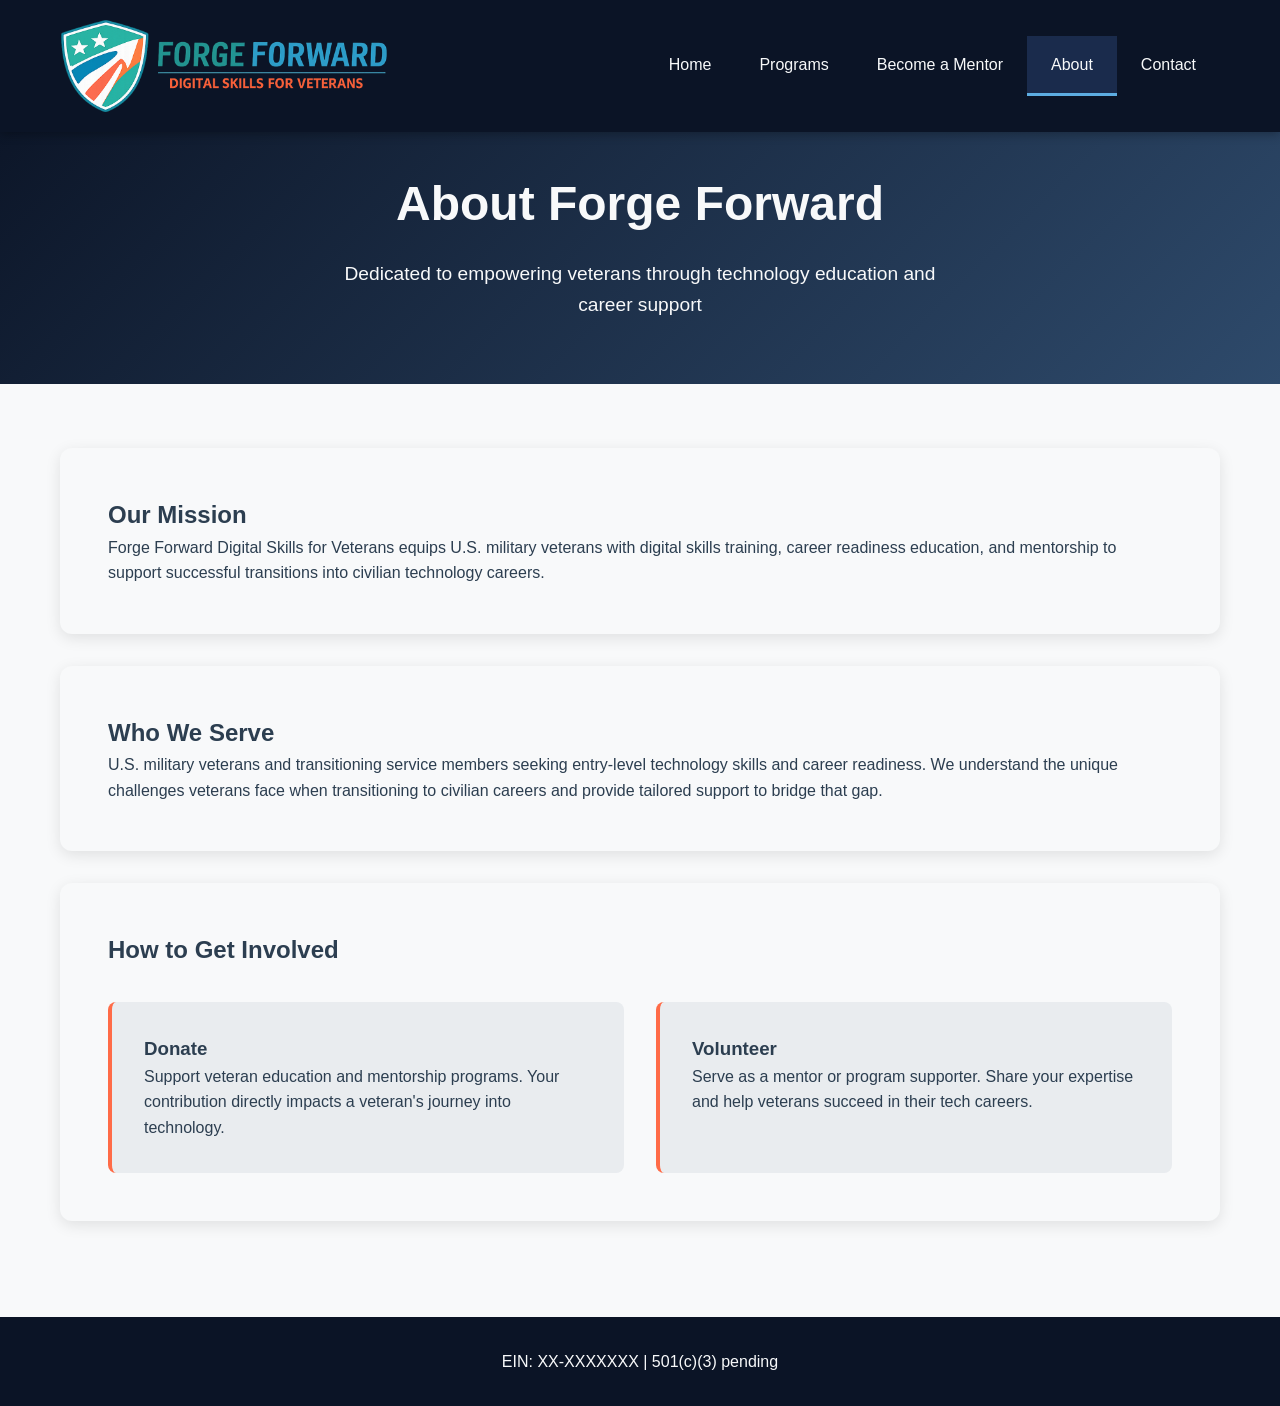
==== about.html @ 1c345eb1 "Initial Forge Forward for Vets website" ====
<!doctype html>
<html lang="en">
<head>
<meta charset="utf-8">
<title>About - Forge Forward Digital Skills for Veterans</title>
<meta name="viewport" content="width=device-width, initial-scale=1">
<link rel="stylesheet" href="assets/css/styles.css">
</head>
<body>

<main>
<section class="page-header">
<div class="container">
<h1>About Forge Forward</h1>
<p>Dedicated to empowering veterans through technology education and career support</p>
</div>
</section>

<section class="about-content">
<div class="container">
<div class="about-section">
<h2>Our Mission</h2>
<p>Forge Forward Digital Skills for Veterans equips U.S. military veterans with digital skills training, career readiness education, and mentorship to support successful transitions into civilian technology careers.</p>
</div>

<div class="about-section">
<h2>Who We Serve</h2>
<p>U.S. military veterans and transitioning service members seeking entry-level technology skills and career readiness. We understand the unique challenges veterans face when transitioning to civilian careers and provide tailored support to bridge that gap.</p>
</div>

<div class="about-section">
<h2>How to Get Involved</h2>
<div class="involvement-options">
<div class="involvement-card">
<h3>Donate</h3>
<p>Support veteran education and mentorship programs. Your contribution directly impacts a veteran's journey into technology.</p>
</div>
<div class="involvement-card">
<h3>Volunteer</h3>
<p>Serve as a mentor or program supporter. Share your expertise and help veterans succeed in their tech careers.</p>
</div>
</div>
</div>
</div>
</section>
</main>

<script src="assets/js/main.js"></script>
</body>
</html>
---- assets/css/styles.css ----
:root {
    /* Ocean Abyss Color Palette */
    --deep-ocean: #0B1426;
    --midnight-blue: #1A2B4C;
    --steel-blue: #2E4A6B;
    --ocean-teal: #3A7A7A;
    --seafoam: #5DADE2;
    --coral-accent: #FF6B47;
    --pearl-white: #F8F9FA;
    --silver-gray: #E9ECEF;
    --charcoal: #2C3E50;
    --success-green: #27AE60;
    --warning-amber: #F39C12;
}

* {
    margin: 0;
    padding: 0;
    box-sizing: border-box;
}

body {
    font-family: 'Segoe UI', Tahoma, Geneva, Verdana, sans-serif;
    line-height: 1.6;
    color: var(--charcoal);
    background: var(--pearl-white);
}

.container {
    max-width: 1200px;
    margin: 0 auto;
    padding: 0 20px;
}

/* Header & Navigation */
header {
    background: var(--deep-ocean);
    position: fixed;
    top: 0;
    width: 100%;
    z-index: 1000;
    box-shadow: 0 2px 10px rgba(0, 0, 0, 0.3);
}

header .container {
    display: flex;
    justify-content: space-between;
    align-items: center;
    padding: 1rem 20px;
}

.logo-title {
    display: flex;
    align-items: center;
    gap: 1rem;
}

.logo {
    height: 100px;
    width: auto;
}

header h1 {
    color: var(--pearl-white);
    font-size: 1.5rem;
    font-weight: 700;
    margin: 0;
}

.main-nav {
    display: flex;
    gap: 0;
}

.nav-link {
    color: var(--pearl-white);
    text-decoration: none;
    padding: 1rem 1.5rem;
    font-weight: 500;
    transition: all 0.3s ease;
    border-bottom: 3px solid transparent;
}

.nav-link:hover,
.nav-link.active {
    background: var(--midnight-blue);
    border-bottom-color: var(--seafoam);
}

.mobile-menu-toggle {
    display: none;
    flex-direction: column;
    background: none;
    border: none;
    cursor: pointer;
    padding: 0.5rem;
}

.mobile-menu-toggle span {
    width: 25px;
    height: 3px;
    background: var(--pearl-white);
    margin: 3px 0;
    transition: 0.3s;
}

/* Hero Section */
.hero {
    background: linear-gradient(135deg, var(--deep-ocean) 0%, var(--midnight-blue) 50%, var(--steel-blue) 100%);
    color: var(--pearl-white);
    padding: 8rem 0 6rem;
    margin-top: 70px;
    text-align: center;
}

.hero-content h1 {
    font-size: 3rem;
    margin-bottom: 1.5rem;
    font-weight: 700;
}

.hero-content p {
    font-size: 1.3rem;
    margin-bottom: 2.5rem;
    max-width: 800px;
    margin-left: auto;
    margin-right: auto;
}

.hero-buttons {
    display: flex;
    gap: 1.5rem;
    justify-content: center;
    flex-wrap: wrap;
}

/* Buttons */
.btn {
    display: inline-block;
    padding: 1rem 2rem;
    text-decoration: none;
    border-radius: 8px;
    font-weight: 600;
    font-size: 1.1rem;
    transition: all 0.3s ease;
    text-align: center;
    min-width: 180px;
}

.btn-primary {
    background: var(--coral-accent);
    color: var(--pearl-white);
}

.btn-primary:hover {
    background: var(--steel-blue);
    transform: translateY(-2px);
    box-shadow: 0 6px 20px rgba(46, 74, 107, 0.3);
}

.btn-secondary {
    background: transparent;
    color: var(--pearl-white);
    border: 2px solid var(--seafoam);
}

.btn-secondary:hover {
    background: var(--seafoam);
    color: var(--deep-ocean);
}

/* Features Section */
.features {
    padding: 6rem 0;
    background: var(--silver-gray);
}

.features-grid {
    display: grid;
    grid-template-columns: repeat(auto-fit, minmax(300px, 1fr));
    gap: 2rem;
}

.feature-card {
    background: var(--pearl-white);
    padding: 2.5rem;
    border-radius: 12px;
    text-align: center;
    box-shadow: 0 4px 15px rgba(0, 0, 0, 0.1);
    border-left: 4px solid var(--ocean-teal);
}

.feature-card h3 {
    color: var(--deep-ocean);
    font-size: 1.5rem;
    margin-bottom: 1rem;
}

.feature-card p {
    color: var(--charcoal);
    font-size: 1.1rem;
}

/* CTA Section */
.cta {
    background: var(--ocean-teal);
    color: var(--pearl-white);
    padding: 4rem 0;
    text-align: center;
}

.cta h2 {
    font-size: 2.5rem;
    margin-bottom: 1rem;
}

.cta p {
    font-size: 1.2rem;
    margin-bottom: 2rem;
}

/* Page Header */
.page-header {
    background: linear-gradient(135deg, var(--deep-ocean) 0%, var(--steel-blue) 100%);
    color: var(--pearl-white);
    padding: 6rem 0 4rem;
    margin-top: 70px;
    text-align: center;
}

.page-header h1 {
    font-size: 3rem;
    margin-bottom: 1rem;
}

.page-header p {
    font-size: 1.2rem;
    max-width: 600px;
    margin: 0 auto;
}

/* Content Sections */
.programs-content,
.about-content,
.contact-content,
.mentor-form-section {
    padding: 4rem 0;
}

.program-card,
.about-section {
    background: var(--pearl-white);
    padding: 3rem;
    border-radius: 12px;
    margin-bottom: 2rem;
    box-shadow: 0 4px 15px rgba(0, 0, 0, 0.1);
}

.program-list {
    display: grid;
    gap: 1.5rem;
}

.program-item {
    padding: 1.5rem;
    background: var(--silver-gray);
    border-radius: 8px;
    border-left: 4px solid var(--ocean-teal);
}

.program-item h3 {
    color: var(--deep-ocean);
    margin-bottom: 0.5rem;
}

.program-benefits {
    padding: 4rem 0;
    background: var(--silver-gray);
}

.benefits-grid {
    display: grid;
    grid-template-columns: repeat(auto-fit, minmax(250px, 1fr));
    gap: 2rem;
}

.benefit-item {
    background: var(--pearl-white);
    padding: 2rem;
    border-radius: 8px;
    text-align: center;
}

.involvement-options {
    display: grid;
    grid-template-columns: repeat(auto-fit, minmax(300px, 1fr));
    gap: 2rem;
    margin-top: 2rem;
}

.involvement-card {
    background: var(--silver-gray);
    padding: 2rem;
    border-radius: 8px;
    border-left: 4px solid var(--coral-accent);
}

/* Forms */
.mentor-form,
.contact-form {
    max-width: 600px;
    margin: 0 auto;
    background: var(--pearl-white);
    padding: 3rem;
    border-radius: 12px;
    box-shadow: 0 4px 15px rgba(0, 0, 0, 0.1);
}

.form-row {
    display: grid;
    grid-template-columns: 1fr 1fr;
    gap: 1rem;
    margin-bottom: 1.5rem;
}

.form-group {
    margin-bottom: 1.5rem;
}

.form-group label {
    display: block;
    font-weight: 600;
    color: var(--deep-ocean);
    margin-bottom: 0.5rem;
}

input,
textarea,
select {
    width: 100%;
    padding: 1rem;
    border: 2px solid var(--silver-gray);
    border-radius: 8px;
    font-size: 1rem;
    transition: all 0.3s ease;
    margin-bottom: 1.5rem;
}

input:focus,
textarea:focus,
select:focus {
    outline: none;
    border-color: var(--ocean-teal);
    box-shadow: 0 0 0 3px rgba(58, 122, 122, 0.2);
}

.checkbox-group {
    display: grid;
    grid-template-columns: repeat(auto-fit, minmax(200px, 1fr));
    gap: 0.75rem;
    padding: 1rem;
    background: var(--silver-gray);
    border-radius: 8px;
}

.checkbox-group label {
    display: flex;
    align-items: center;
    gap: 0.5rem;
    font-weight: 500;
    cursor: pointer;
}

.checkbox-label {
    display: flex;
    align-items: flex-start;
    gap: 0.75rem;
    font-weight: 500;
    cursor: pointer;
    padding: 1rem;
    background: var(--silver-gray);
    border-radius: 8px;
}

input[type="checkbox"] {
    width: auto;
    margin: 0;
    accent-color: var(--ocean-teal);
}

button {
    background: var(--ocean-teal);
    color: var(--pearl-white);
    border: none;
    padding: 1.2rem 2rem;
    border-radius: 8px;
    font-size: 1.1rem;
    font-weight: 600;
    cursor: pointer;
    transition: all 0.3s ease;
    width: 100%;
}

button:hover {
    background: var(--steel-blue);
    transform: translateY(-2px);
    box-shadow: 0 6px 20px rgba(46, 74, 107, 0.3);
}

/* Footer */
footer {
    background: var(--deep-ocean);
    color: var(--pearl-white);
    padding: 2rem 0;
    text-align: center;
}

/* Scroll to top button */
.scroll-to-top {
    position: fixed;
    bottom: 30px;
    right: 30px;
    background: var(--coral-accent);
    color: var(--pearl-white);
    border: none;
    border-radius: 50%;
    width: 56px;
    height: 56px;
    font-size: 1.4rem;
    cursor: pointer;
    opacity: 0;
    visibility: hidden;
    transition: all 0.3s ease;
    z-index: 1000;
}

.scroll-to-top.visible {
    opacity: 1;
    visibility: visible;
}

.scroll-to-top:hover {
    background: var(--steel-blue);
    transform: translateY(-3px);
}

/* Responsive Design */
@media (max-width: 768px) {
    .main-nav {
        display: none;
    }

    .mobile-menu-toggle {
        display: flex;
    }

    .hero-content h1 {
        font-size: 2.2rem;
    }

    .hero-buttons {
        flex-direction: column;
        align-items: center;
    }

    .form-row {
        grid-template-columns: 1fr;
    }

    .checkbox-group {
        grid-template-columns: 1fr;
    }

    .page-header h1 {
        font-size: 2.2rem;
    }

    .mentor-form,
    .contact-form {
        padding: 2rem;
    }
}

@media (prefers-reduced-motion: reduce) {
    * {
        animation-duration: 0.01ms !important;
        animation-iteration-count: 1 !important;
        transition-duration: 0.01ms !important;
    }
}
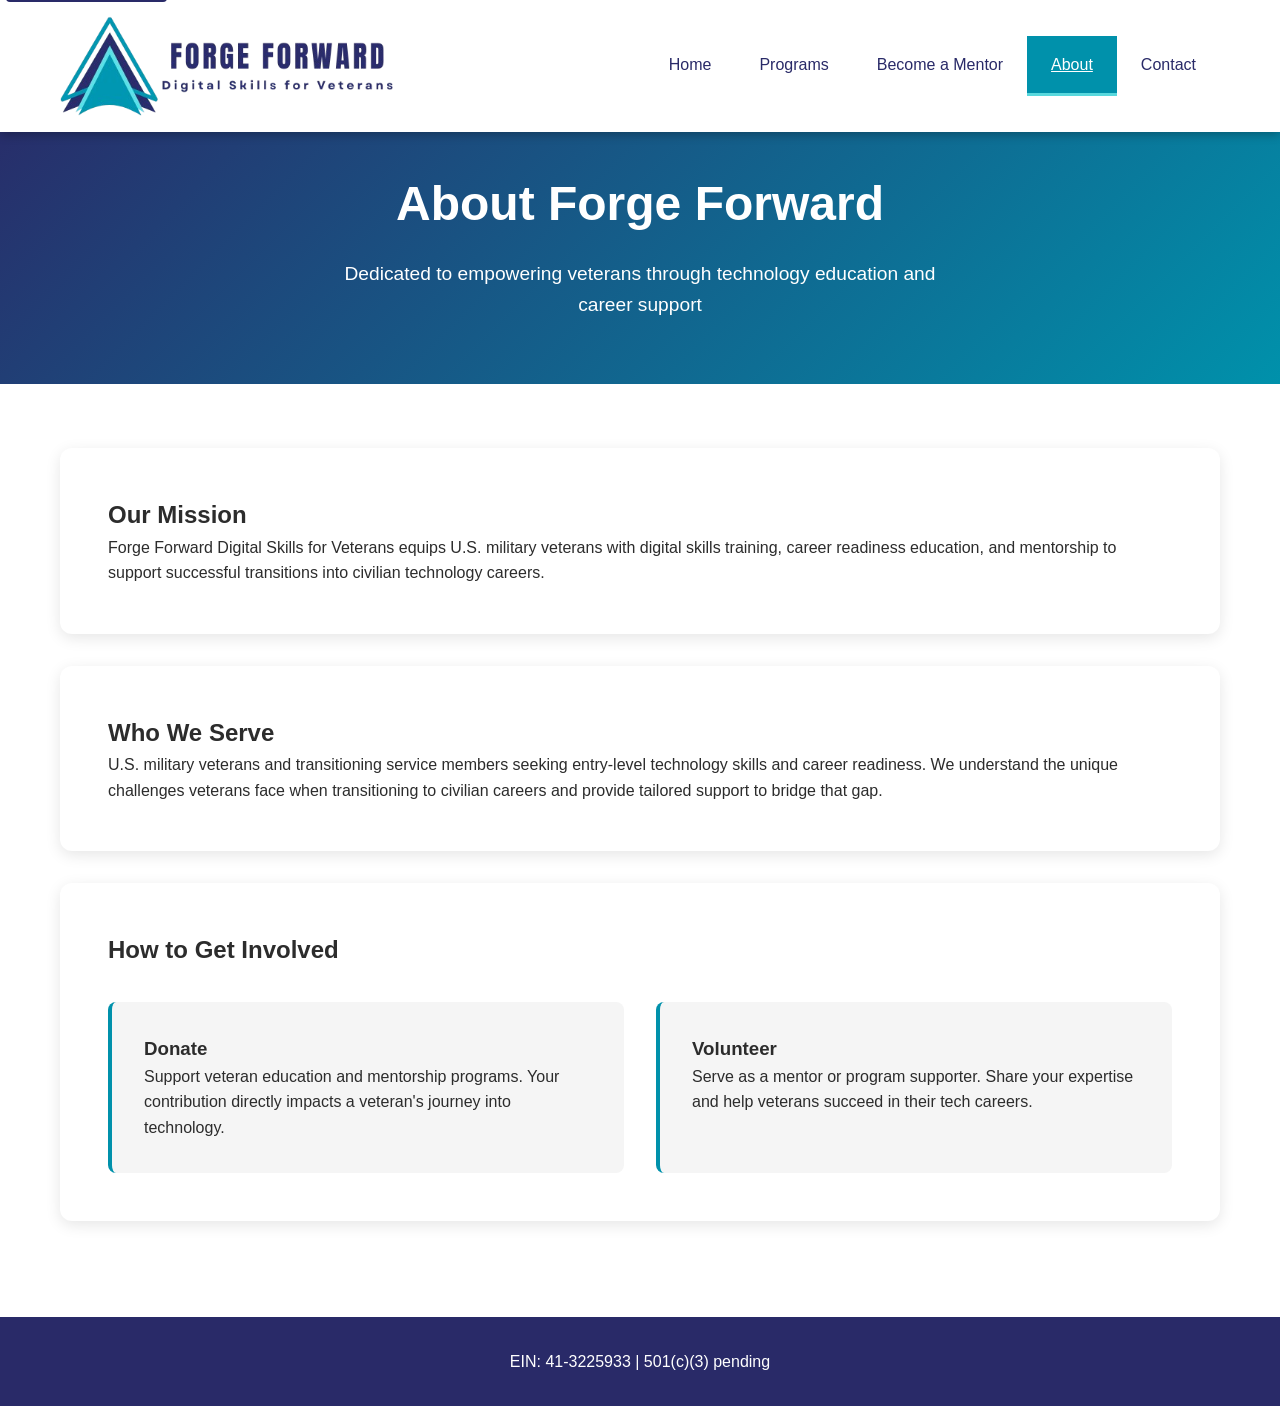
==== commit 8bce680e: "update the site color and logo" ====
--- a/about.html
+++ b/about.html
@@ -4,6 +4,7 @@
 <meta charset="utf-8">
 <title>About - Forge Forward Digital Skills for Veterans</title>
 <meta name="viewport" content="width=device-width, initial-scale=1">
+<link rel="icon" type="image/png" href="assets/img/favicon.png">
 <link rel="stylesheet" href="assets/css/styles.css">
 </head>
 <body>
--- a/assets/css/styles.css
+++ b/assets/css/styles.css
@@ -1,16 +1,15 @@
 :root {
-    /* Ocean Abyss Color Palette */
-    --deep-ocean: #0B1426;
-    --midnight-blue: #1A2B4C;
-    --steel-blue: #2E4A6B;
-    --ocean-teal: #3A7A7A;
-    --seafoam: #5DADE2;
-    --coral-accent: #FF6B47;
-    --pearl-white: #F8F9FA;
-    --silver-gray: #E9ECEF;
-    --charcoal: #2C3E50;
-    --success-green: #27AE60;
-    --warning-amber: #F39C12;
+    /* Forge Forward Logo Color Palette - WCAG AA Compliant */
+    --primary-blue: #0091AB;
+    --light-blue: #58D8DD;
+    --dark-navy: #292A68;
+    --white: #FFFFFF;
+    --light-gray: #F5F5F5;
+    --dark-gray: #333333;
+    --charcoal: #2C2C2C; /* Darker for better contrast */
+    --success-green: #228B22;
+    --warning-orange: #FF6347;
+    --focus-outline: #005A6B; /* High contrast focus color */
 }
 
 * {
@@ -23,7 +22,39 @@
     font-family: 'Segoe UI', Tahoma, Geneva, Verdana, sans-serif;
     line-height: 1.6;
     color: var(--charcoal);
-    background: var(--pearl-white);
+    background: var(--white);
+}
+
+/* Skip to main content for screen readers */
+.skip-link {
+    position: absolute;
+    top: -40px;
+    left: 6px;
+    background: var(--dark-navy);
+    color: var(--white);
+    padding: 8px;
+    text-decoration: none;
+    border-radius: 4px;
+    z-index: 10000;
+}
+
+.skip-link:focus {
+    top: 6px;
+}
+
+/* Focus styles for accessibility */
+*:focus {
+    outline: 3px solid var(--focus-outline);
+    outline-offset: 2px;
+}
+
+button:focus,
+input:focus,
+select:focus,
+textarea:focus,
+a:focus {
+    outline: 3px solid var(--focus-outline);
+    outline-offset: 2px;
 }
 
 .container {
@@ -34,7 +65,7 @@
 
 /* Header & Navigation */
 header {
-    background: var(--deep-ocean);
+    background: var(--white);
     position: fixed;
     top: 0;
     width: 100%;
@@ -61,7 +92,7 @@
 }
 
 header h1 {
-    color: var(--pearl-white);
+    color: var(--dark-navy);
     font-size: 1.5rem;
     font-weight: 700;
     margin: 0;
@@ -73,18 +104,30 @@
 }
 
 .nav-link {
-    color: var(--pearl-white);
+    color: var(--dark-navy);
     text-decoration: none;
     padding: 1rem 1.5rem;
     font-weight: 500;
     transition: all 0.3s ease;
     border-bottom: 3px solid transparent;
+    min-height: 44px;
+    display: flex;
+    align-items: center;
 }
 
 .nav-link:hover,
 .nav-link.active {
-    background: var(--midnight-blue);
-    border-bottom-color: var(--seafoam);
+    background: var(--primary-blue);
+    border-bottom-color: var(--light-blue);
+    text-decoration: underline;
+    color: var(--white);
+}
+
+.nav-link:focus {
+    background: var(--primary-blue);
+    outline: 3px solid var(--focus-outline);
+    outline-offset: -3px;
+    color: var(--white);
 }
 
 .mobile-menu-toggle {
@@ -93,21 +136,29 @@
     background: none;
     border: none;
     cursor: pointer;
-    padding: 0.5rem;
+    padding: 0.75rem;
+    min-width: 44px;
+    min-height: 44px;
+    justify-content: center;
+}
+
+.mobile-menu-toggle:focus {
+    outline: 3px solid var(--white);
+    outline-offset: 2px;
 }
 
 .mobile-menu-toggle span {
     width: 25px;
     height: 3px;
-    background: var(--pearl-white);
+    background: var(--dark-navy);
     margin: 3px 0;
     transition: 0.3s;
 }
 
 /* Hero Section */
 .hero {
-    background: linear-gradient(135deg, var(--deep-ocean) 0%, var(--midnight-blue) 50%, var(--steel-blue) 100%);
-    color: var(--pearl-white);
+    background: linear-gradient(135deg, var(--dark-navy) 0%, var(--primary-blue) 50%, var(--light-blue) 100%);
+    color: var(--white);
     padding: 8rem 0 6rem;
     margin-top: 70px;
     text-align: center;
@@ -148,31 +199,31 @@
 }
 
 .btn-primary {
-    background: var(--coral-accent);
-    color: var(--pearl-white);
+    background: var(--primary-blue);
+    color: var(--white);
 }
 
 .btn-primary:hover {
-    background: var(--steel-blue);
+    background: var(--dark-navy);
     transform: translateY(-2px);
-    box-shadow: 0 6px 20px rgba(46, 74, 107, 0.3);
+    box-shadow: 0 6px 20px rgba(41, 42, 104, 0.3);
 }
 
 .btn-secondary {
     background: transparent;
-    color: var(--pearl-white);
-    border: 2px solid var(--seafoam);
+    color: var(--white);
+    border: 2px solid var(--light-blue);
 }
 
 .btn-secondary:hover {
-    background: var(--seafoam);
-    color: var(--deep-ocean);
+    background: var(--light-blue);
+    color: var(--dark-navy);
 }
 
 /* Features Section */
 .features {
     padding: 6rem 0;
-    background: var(--silver-gray);
+    background: var(--light-gray);
 }
 
 .features-grid {
@@ -182,16 +233,16 @@
 }
 
 .feature-card {
-    background: var(--pearl-white);
+    background: var(--white);
     padding: 2.5rem;
     border-radius: 12px;
     text-align: center;
     box-shadow: 0 4px 15px rgba(0, 0, 0, 0.1);
-    border-left: 4px solid var(--ocean-teal);
+    border-left: 4px solid var(--primary-blue);
 }
 
 .feature-card h3 {
-    color: var(--deep-ocean);
+    color: var(--dark-navy);
     font-size: 1.5rem;
     margin-bottom: 1rem;
 }
@@ -203,8 +254,8 @@
 
 /* CTA Section */
 .cta {
-    background: var(--ocean-teal);
-    color: var(--pearl-white);
+    background: var(--primary-blue);
+    color: var(--white);
     padding: 4rem 0;
     text-align: center;
 }
@@ -221,8 +272,8 @@
 
 /* Page Header */
 .page-header {
-    background: linear-gradient(135deg, var(--deep-ocean) 0%, var(--steel-blue) 100%);
-    color: var(--pearl-white);
+    background: linear-gradient(135deg, var(--dark-navy) 0%, var(--primary-blue) 100%);
+    color: var(--white);
     padding: 6rem 0 4rem;
     margin-top: 70px;
     text-align: center;
@@ -249,7 +300,7 @@
 
 .program-card,
 .about-section {
-    background: var(--pearl-white);
+    background: var(--white);
     padding: 3rem;
     border-radius: 12px;
     margin-bottom: 2rem;
@@ -263,19 +314,19 @@
 
 .program-item {
     padding: 1.5rem;
-    background: var(--silver-gray);
-    border-radius: 8px;
-    border-left: 4px solid var(--ocean-teal);
+    background: var(--light-gray);
+    border-radius: 8px;
+    border-left: 4px solid var(--primary-blue);
 }
 
 .program-item h3 {
-    color: var(--deep-ocean);
+    color: var(--dark-navy);
     margin-bottom: 0.5rem;
 }
 
 .program-benefits {
     padding: 4rem 0;
-    background: var(--silver-gray);
+    background: var(--light-gray);
 }
 
 .benefits-grid {
@@ -285,7 +336,7 @@
 }
 
 .benefit-item {
-    background: var(--pearl-white);
+    background: var(--white);
     padding: 2rem;
     border-radius: 8px;
     text-align: center;
@@ -299,10 +350,10 @@
 }
 
 .involvement-card {
-    background: var(--silver-gray);
+    background: var(--light-gray);
     padding: 2rem;
     border-radius: 8px;
-    border-left: 4px solid var(--coral-accent);
+    border-left: 4px solid var(--primary-blue);
 }
 
 /* Forms */
@@ -310,7 +361,7 @@
 .contact-form {
     max-width: 600px;
     margin: 0 auto;
-    background: var(--pearl-white);
+    background: var(--white);
     padding: 3rem;
     border-radius: 12px;
     box-shadow: 0 4px 15px rgba(0, 0, 0, 0.1);
@@ -330,7 +381,7 @@
 .form-group label {
     display: block;
     font-weight: 600;
-    color: var(--deep-ocean);
+    color: var(--dark-navy);
     margin-bottom: 0.5rem;
 }
 
@@ -339,19 +390,20 @@
 select {
     width: 100%;
     padding: 1rem;
-    border: 2px solid var(--silver-gray);
+    border: 2px solid var(--light-gray);
     border-radius: 8px;
     font-size: 1rem;
     transition: all 0.3s ease;
     margin-bottom: 1.5rem;
+    min-height: 44px;
 }
 
 input:focus,
 textarea:focus,
 select:focus {
-    outline: none;
-    border-color: var(--ocean-teal);
-    box-shadow: 0 0 0 3px rgba(58, 122, 122, 0.2);
+    outline: 3px solid var(--focus-outline);
+    outline-offset: 2px;
+    border-color: var(--primary-blue);
 }
 
 .checkbox-group {
@@ -359,7 +411,7 @@
     grid-template-columns: repeat(auto-fit, minmax(200px, 1fr));
     gap: 0.75rem;
     padding: 1rem;
-    background: var(--silver-gray);
+    background: var(--light-gray);
     border-radius: 8px;
 }
 
@@ -369,6 +421,7 @@
     gap: 0.5rem;
     font-weight: 500;
     cursor: pointer;
+    min-height: 44px;
 }
 
 .checkbox-label {
@@ -378,19 +431,21 @@
     font-weight: 500;
     cursor: pointer;
     padding: 1rem;
-    background: var(--silver-gray);
-    border-radius: 8px;
+    background: var(--light-gray);
+    border-radius: 8px;
+    min-height: 44px;
 }
 
 input[type="checkbox"] {
-    width: auto;
+    width: 18px;
+    height: 18px;
     margin: 0;
-    accent-color: var(--ocean-teal);
+    accent-color: var(--primary-blue);
 }
 
 button {
-    background: var(--ocean-teal);
-    color: var(--pearl-white);
+    background: var(--primary-blue);
+    color: var(--white);
     border: none;
     padding: 1.2rem 2rem;
     border-radius: 8px;
@@ -399,18 +454,24 @@
     cursor: pointer;
     transition: all 0.3s ease;
     width: 100%;
+    min-height: 48px;
 }
 
 button:hover {
-    background: var(--steel-blue);
+    background: var(--dark-navy);
     transform: translateY(-2px);
-    box-shadow: 0 6px 20px rgba(46, 74, 107, 0.3);
+    box-shadow: 0 6px 20px rgba(41, 42, 104, 0.3);
+}
+
+button:focus {
+    outline: 3px solid var(--focus-outline);
+    outline-offset: 2px;
 }
 
 /* Footer */
 footer {
-    background: var(--deep-ocean);
-    color: var(--pearl-white);
+    background: var(--dark-navy);
+    color: var(--white);
     padding: 2rem 0;
     text-align: center;
 }
@@ -420,8 +481,8 @@
     position: fixed;
     bottom: 30px;
     right: 30px;
-    background: var(--coral-accent);
-    color: var(--pearl-white);
+    background: var(--primary-blue);
+    color: var(--white);
     border: none;
     border-radius: 50%;
     width: 56px;
@@ -432,6 +493,9 @@
     visibility: hidden;
     transition: all 0.3s ease;
     z-index: 1000;
+    display: flex;
+    align-items: center;
+    justify-content: center;
 }
 
 .scroll-to-top.visible {
@@ -440,8 +504,13 @@
 }
 
 .scroll-to-top:hover {
-    background: var(--steel-blue);
+    background: var(--dark-navy);
     transform: translateY(-3px);
+}
+
+.scroll-to-top:focus {
+    outline: 3px solid var(--focus-outline);
+    outline-offset: 2px;
 }
 
 /* Responsive Design */
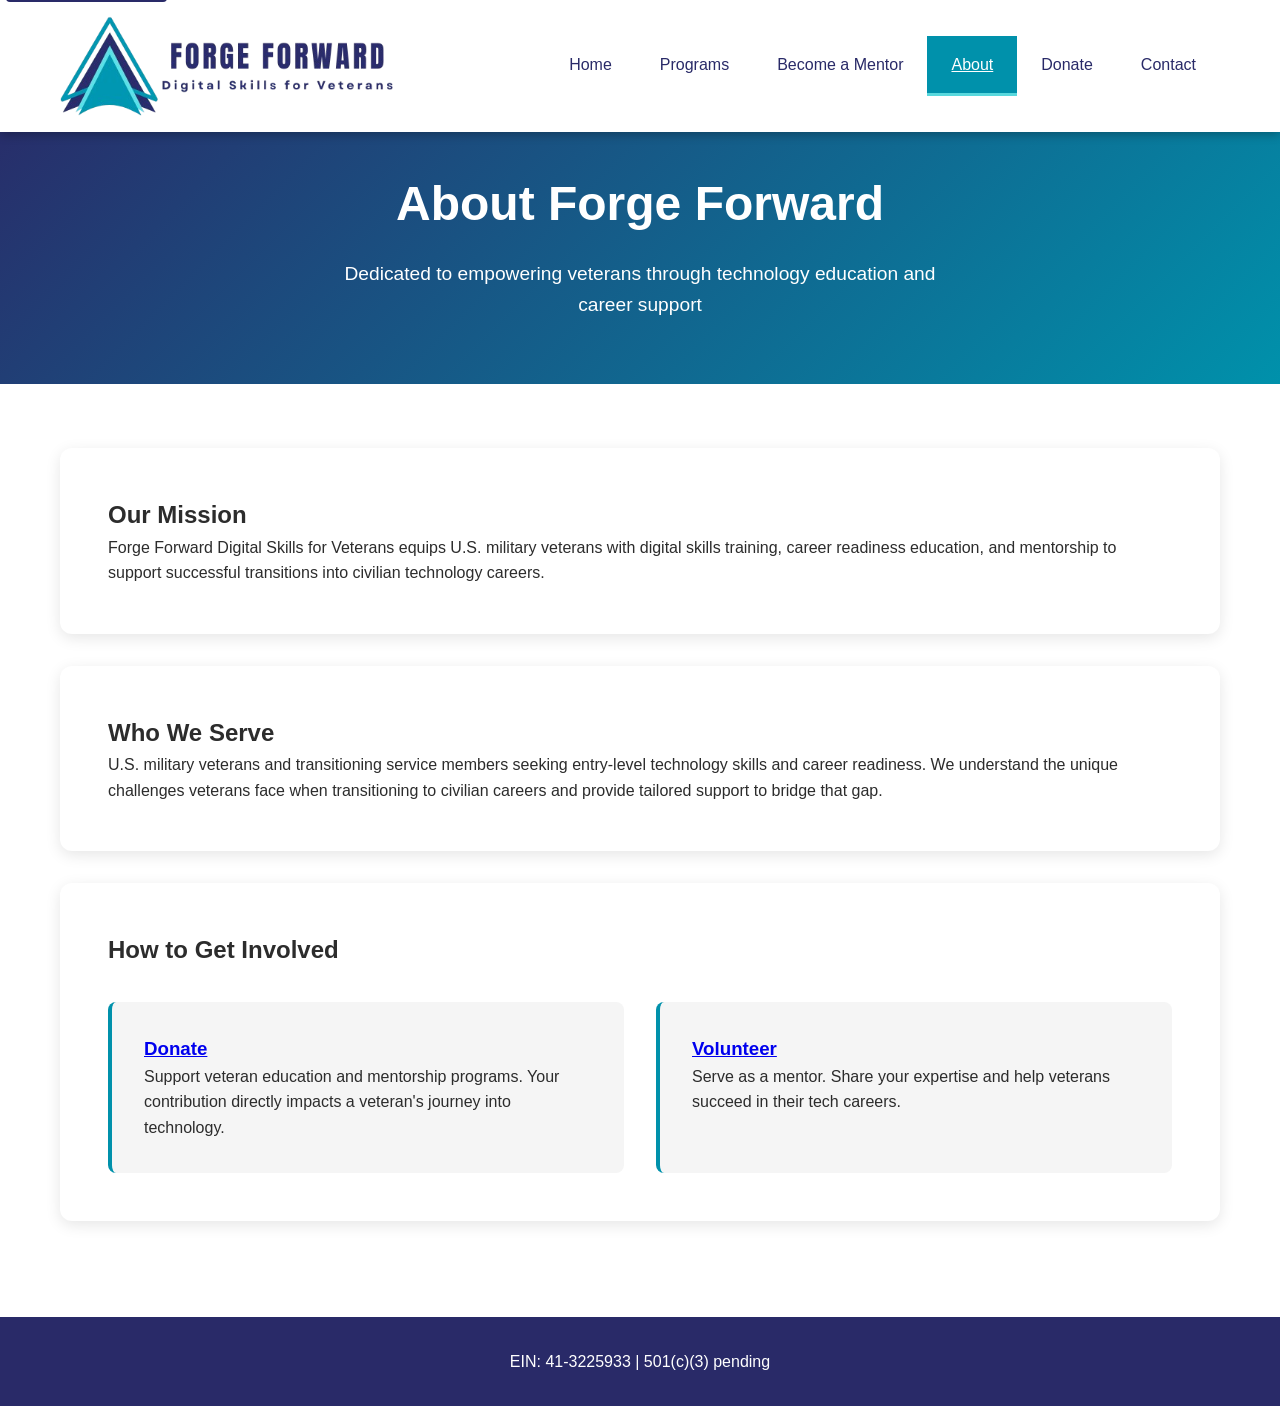
==== commit a5c10583: "add meet the team page add donate page" ====
--- a/about.html
+++ b/about.html
@@ -1,49 +1,57 @@
 <!doctype html>
 <html lang="en">
 <head>
-<meta charset="utf-8">
-<title>About - Forge Forward Digital Skills for Veterans</title>
-<meta name="viewport" content="width=device-width, initial-scale=1">
-<link rel="icon" type="image/png" href="assets/img/favicon.png">
-<link rel="stylesheet" href="assets/css/styles.css">
+    <meta charset="utf-8">
+    <title>About - Forge Forward Digital Skills for Veterans</title>
+    <meta name="viewport" content="width=device-width, initial-scale=1">
+    <link rel="icon" type="image/png" href="assets/img/favicon.png">
+    <link rel="stylesheet" href="assets/css/styles.css">
 </head>
 <body>
 
 <main>
-<section class="page-header">
-<div class="container">
-<h1>About Forge Forward</h1>
-<p>Dedicated to empowering veterans through technology education and career support</p>
-</div>
-</section>
+    <section class="page-header">
+        <div class="container">
+            <h1>About Forge Forward</h1>
+            <p>Dedicated to empowering veterans through technology education and career support</p>
+        </div>
+    </section>
 
-<section class="about-content">
-<div class="container">
-<div class="about-section">
-<h2>Our Mission</h2>
-<p>Forge Forward Digital Skills for Veterans equips U.S. military veterans with digital skills training, career readiness education, and mentorship to support successful transitions into civilian technology careers.</p>
-</div>
+    <section class="about-content">
+        <div class="container">
+            <div class="about-section">
+                <h2>Our Mission</h2>
+                <p>Forge Forward Digital Skills for Veterans equips U.S. military veterans with digital skills training,
+                    career readiness education, and mentorship to support successful transitions into civilian
+                    technology careers.</p>
+            </div>
 
-<div class="about-section">
-<h2>Who We Serve</h2>
-<p>U.S. military veterans and transitioning service members seeking entry-level technology skills and career readiness. We understand the unique challenges veterans face when transitioning to civilian careers and provide tailored support to bridge that gap.</p>
-</div>
+            <div class="about-section">
+                <h2>Who We Serve</h2>
+                <p>U.S. military veterans and transitioning service members seeking entry-level technology skills and
+                    career readiness. We understand the unique challenges veterans face when transitioning to civilian
+                    careers and provide tailored support to bridge that gap.</p>
+            </div>
 
-<div class="about-section">
-<h2>How to Get Involved</h2>
-<div class="involvement-options">
-<div class="involvement-card">
-<h3>Donate</h3>
-<p>Support veteran education and mentorship programs. Your contribution directly impacts a veteran's journey into technology.</p>
-</div>
-<div class="involvement-card">
-<h3>Volunteer</h3>
-<p>Serve as a mentor or program supporter. Share your expertise and help veterans succeed in their tech careers.</p>
-</div>
-</div>
-</div>
-</div>
-</section>
+            <div class="about-section">
+                <h2>How to Get Involved</h2>
+                <div class="involvement-options">
+                    <div class="involvement-card">
+                        <h3><a href="donate.html">Donate</a></h3>
+                        <p>Support veteran education and mentorship programs.
+                            Your contribution directly impacts a
+                            veteran's journey into technology.</p>
+                    </div>
+                    <div class="involvement-card">
+                        <h3><a href="mentor.html">Volunteer</a></h3>
+                        <p>Serve as a mentor.
+                            Share your expertise and help veterans succeed in
+                            their tech careers.</p>
+                    </div>
+                </div>
+            </div>
+        </div>
+    </section>
 </main>
 
 <script src="assets/js/main.js"></script>
--- a/assets/css/styles.css
+++ b/assets/css/styles.css
@@ -379,7 +379,6 @@
 }
 
 .form-group label {
-    display: block;
     font-weight: 600;
     color: var(--dark-navy);
     margin-bottom: 0.5rem;
@@ -426,7 +425,7 @@
 
 .checkbox-label {
     display: flex;
-    align-items: flex-start;
+    align-items: center;
     gap: 0.75rem;
     font-weight: 500;
     cursor: pointer;
@@ -513,7 +512,183 @@
     outline-offset: 2px;
 }
 
-/* Responsive Design */
+/* Navigation Dropdown */
+.nav-dropdown {
+    position: relative;
+    display: inline-block;
+}
+
+.dropdown-menu {
+    position: absolute;
+    top: 100%;
+    left: 0;
+    background: var(--white);
+    min-width: 180px;
+    box-shadow: 0 4px 15px rgba(0, 0, 0, 0.1);
+    border-radius: 8px;
+    opacity: 0;
+    visibility: hidden;
+    transform: translateY(-10px);
+    transition: all 0.3s ease;
+    z-index: 1001;
+}
+
+.nav-dropdown:hover .dropdown-menu {
+    opacity: 1;
+    visibility: visible;
+    transform: translateY(0);
+}
+
+.dropdown-link {
+    display: block;
+    padding: 1rem 1.5rem;
+    color: var(--dark-navy);
+    text-decoration: none;
+    font-weight: 500;
+    transition: all 0.3s ease;
+    border-radius: 8px;
+}
+
+.dropdown-link:hover {
+    background: var(--primary-blue);
+    color: var(--white);
+}
+
+/* Team Page Styles */
+.team-content {
+    padding: 4rem 0;
+}
+
+.team-grid {
+    display: grid;
+    grid-template-columns: repeat(auto-fit, minmax(300px, 1fr));
+    gap: 3rem;
+    max-width: 1000px;
+    margin: 0 auto;
+}
+
+.team-member {
+    background: var(--white);
+    padding: 2rem;
+    border-radius: 12px;
+    box-shadow: 0 4px 15px rgba(0, 0, 0, 0.1);
+    text-align: center;
+    border-top: 4px solid var(--primary-blue);
+}
+
+.member-photo {
+    margin-bottom: 1.5rem;
+}
+
+.placeholder-photo {
+    width: 120px;
+    height: 120px;
+    background: var(--light-gray);
+    border-radius: 50%;
+    display: flex;
+    align-items: center;
+    justify-content: center;
+    margin: 0 auto;
+    color: var(--charcoal);
+    font-weight: 500;
+}
+
+.member-info h3 {
+    color: var(--primary-blue);
+    font-size: 1.2rem;
+    margin-bottom: 0.5rem;
+}
+
+.member-info h4 {
+    color: var(--dark-navy);
+    font-size: 1.4rem;
+    margin-bottom: 1rem;
+}
+
+.member-info p {
+    color: var(--charcoal);
+    line-height: 1.6;
+}
+.donation-content {
+    padding: 4rem 0;
+}
+
+.donation-impact {
+    margin-bottom: 4rem;
+    text-align: center;
+}
+
+.impact-grid {
+    display: grid;
+    grid-template-columns: repeat(auto-fit, minmax(200px, 1fr));
+    gap: 2rem;
+    margin-top: 2rem;
+}
+
+.impact-item {
+    background: var(--white);
+    padding: 2rem;
+    border-radius: 12px;
+    box-shadow: 0 4px 15px rgba(0, 0, 0, 0.1);
+    border-top: 4px solid var(--primary-blue);
+}
+
+.impact-item h3 {
+    color: var(--primary-blue);
+    font-size: 2rem;
+    margin-bottom: 1rem;
+}
+
+.donation-form-section {
+    max-width: 600px;
+    margin: 0 auto;
+}
+
+.donation-form {
+    background: var(--white);
+    padding: 3rem;
+    border-radius: 12px;
+    box-shadow: 0 4px 15px rgba(0, 0, 0, 0.1);
+}
+
+.amount-selection {
+    margin-bottom: 2rem;
+}
+
+.amount-buttons {
+    display: grid;
+    grid-template-columns: repeat(auto-fit, minmax(80px, 1fr));
+    gap: 1rem;
+    margin: 1rem 0;
+}
+
+.amount-btn {
+    background: var(--light-gray);
+    color: var(--dark-navy);
+    border: 2px solid var(--light-gray);
+    padding: 1rem;
+    border-radius: 8px;
+    font-weight: 600;
+    cursor: pointer;
+    transition: all 0.3s ease;
+    width: auto;
+    min-height: 48px;
+}
+
+.amount-btn:hover,
+.amount-btn.selected {
+    background: var(--primary-blue);
+    color: var(--white);
+    border-color: var(--primary-blue);
+}
+
+.donation-note {
+    text-align: center;
+    color: var(--charcoal);
+    font-size: 0.9rem;
+    margin-top: 1rem;
+}
+
 @media (max-width: 768px) {
     .main-nav {
         display: none;
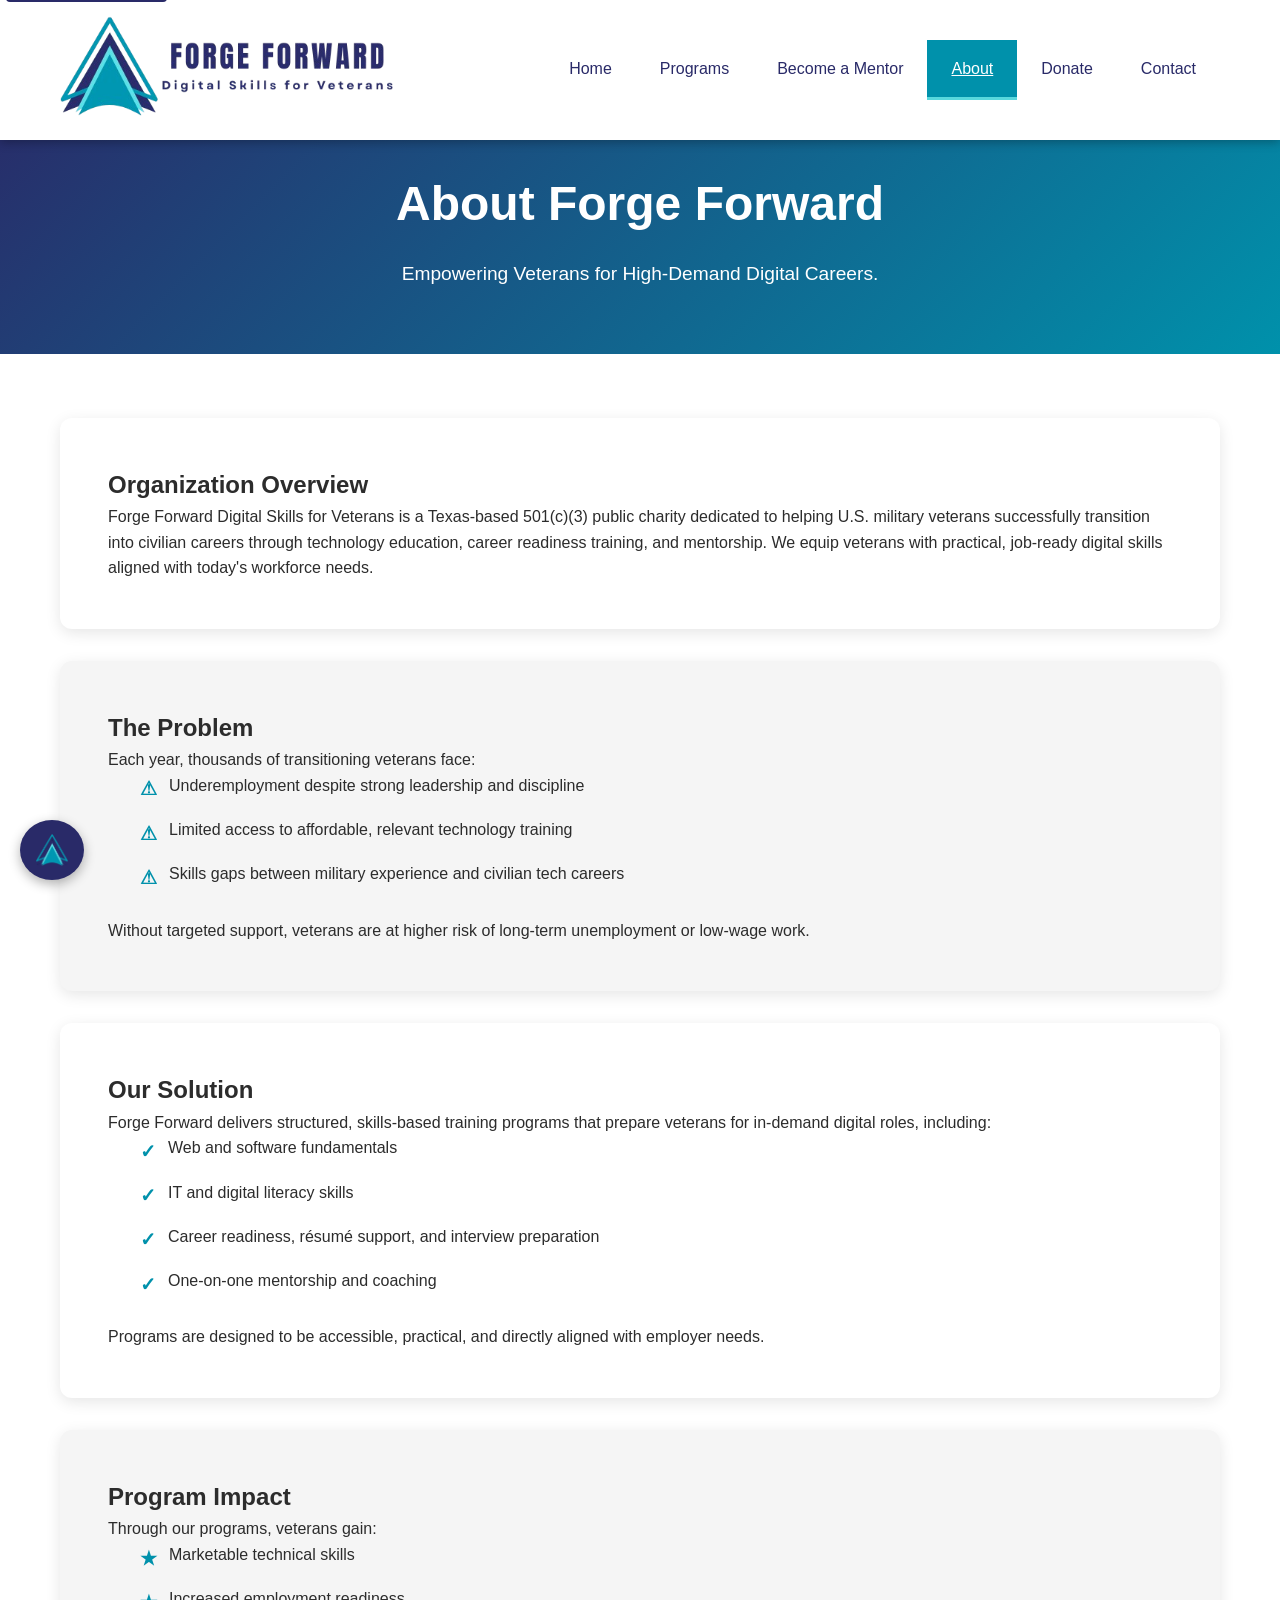
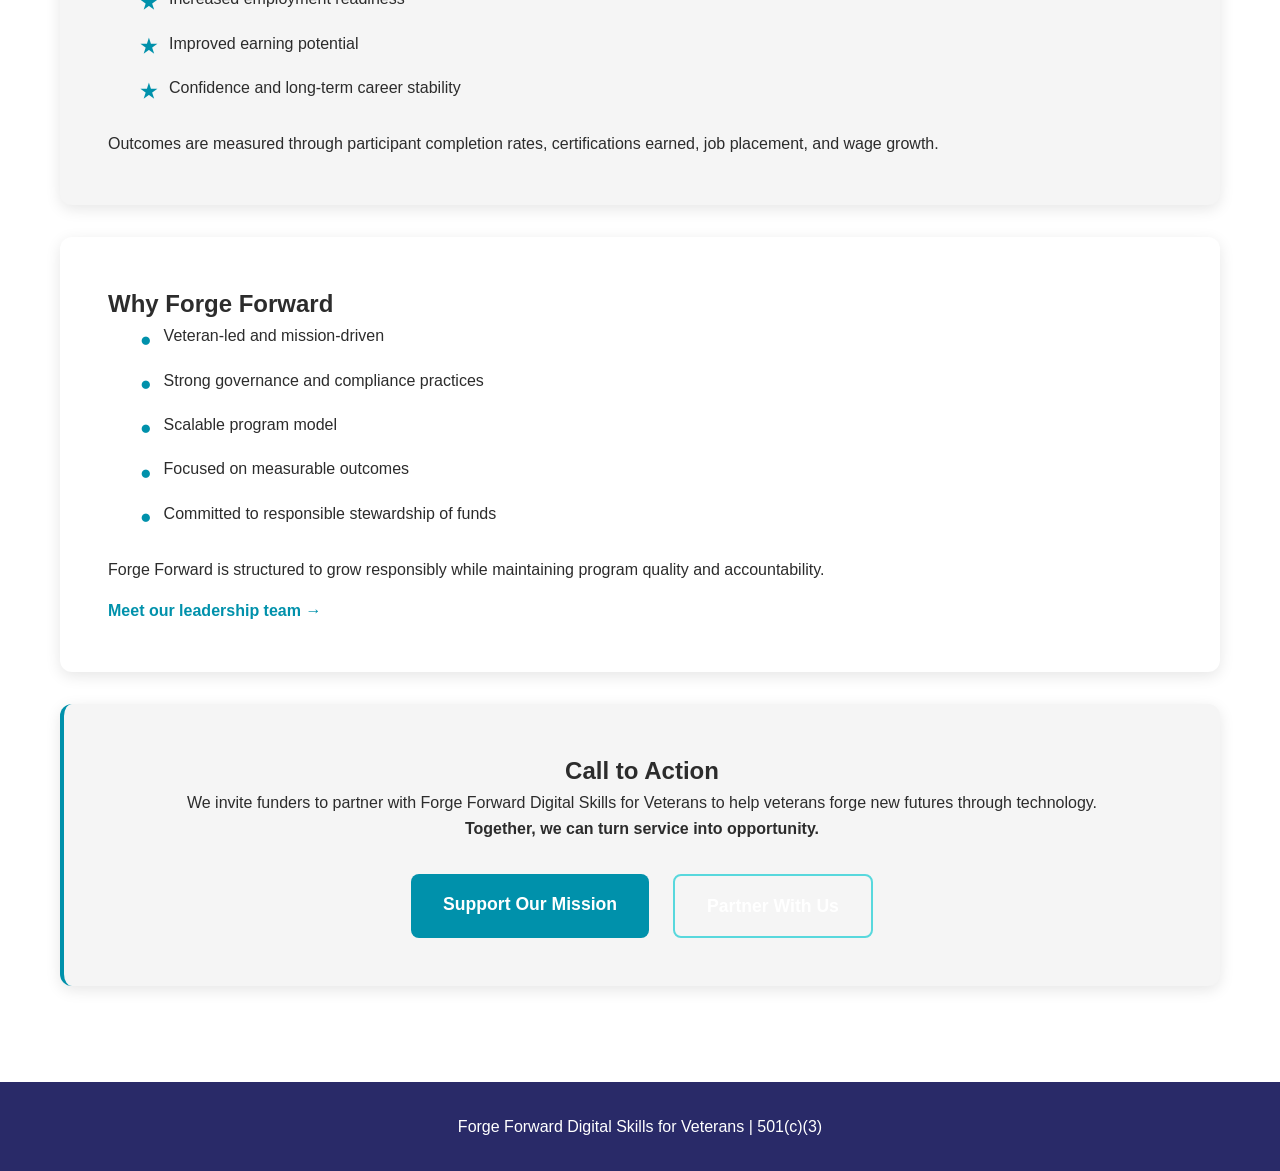
==== commit bd32970e: "added images added FAQs bot updated content" ====
--- a/about.html
+++ b/about.html
@@ -9,45 +9,84 @@
 </head>
 <body>
 
-<main>
+<main id="main">
     <section class="page-header">
         <div class="container">
             <h1>About Forge Forward</h1>
-            <p>Dedicated to empowering veterans through technology education and career support</p>
+            <p>Empowering Veterans for High-Demand Digital Careers.</p>
         </div>
     </section>
 
     <section class="about-content">
         <div class="container">
             <div class="about-section">
-                <h2>Our Mission</h2>
-                <p>Forge Forward Digital Skills for Veterans equips U.S. military veterans with digital skills training,
-                    career readiness education, and mentorship to support successful transitions into civilian
-                    technology careers.</p>
+                <h2>Organization Overview</h2>
+                <p>Forge Forward Digital Skills for Veterans is a Texas-based 501(c)(3) public charity dedicated to
+                    helping U.S. military veterans successfully transition into civilian careers through technology
+                    education, career readiness training, and mentorship. We equip veterans with practical, job-ready
+                    digital skills aligned with today's workforce needs.</p>
+            </div>
+
+            <div class="about-section alt-bg">
+                <h2>The Problem</h2>
+                <p>Each year, thousands of transitioning veterans face:</p>
+                <ul class="problem-list">
+                    <li><span class="icon">⚠</span> Underemployment despite strong leadership and discipline</li>
+                    <li><span class="icon">⚠</span> Limited access to affordable, relevant technology training</li>
+                    <li><span class="icon">⚠</span> Skills gaps between military experience and civilian tech careers
+                    </li>
+                </ul>
+                <p>Without targeted support, veterans are at higher risk of long-term unemployment or low-wage work.</p>
             </div>
 
             <div class="about-section">
-                <h2>Who We Serve</h2>
-                <p>U.S. military veterans and transitioning service members seeking entry-level technology skills and
-                    career readiness. We understand the unique challenges veterans face when transitioning to civilian
-                    careers and provide tailored support to bridge that gap.</p>
+                <h2>Our Solution</h2>
+                <p>Forge Forward delivers structured, skills-based training programs that prepare veterans for in-demand
+                    digital roles, including:</p>
+                <ul class="solution-list">
+                    <li><span class="icon">✓</span> Web and software fundamentals</li>
+                    <li><span class="icon">✓</span> IT and digital literacy skills</li>
+                    <li><span class="icon">✓</span> Career readiness, résumé support, and interview preparation</li>
+                    <li><span class="icon">✓</span> One-on-one mentorship and coaching</li>
+                </ul>
+                <p>Programs are designed to be accessible, practical, and directly aligned with employer needs.</p>
+            </div>
+
+            <div class="about-section alt-bg">
+                <h2>Program Impact</h2>
+                <p>Through our programs, veterans gain:</p>
+                <ul class="impact-list">
+                    <li><span class="icon">★</span> Marketable technical skills</li>
+                    <li><span class="icon">★</span> Increased employment readiness</li>
+                    <li><span class="icon">★</span> Improved earning potential</li>
+                    <li><span class="icon">★</span> Confidence and long-term career stability</li>
+                </ul>
+                <p>Outcomes are measured through participant completion rates, certifications earned, job placement, and
+                    wage growth.</p>
             </div>
 
             <div class="about-section">
-                <h2>How to Get Involved</h2>
-                <div class="involvement-options">
-                    <div class="involvement-card">
-                        <h3><a href="donate.html">Donate</a></h3>
-                        <p>Support veteran education and mentorship programs.
-                            Your contribution directly impacts a
-                            veteran's journey into technology.</p>
-                    </div>
-                    <div class="involvement-card">
-                        <h3><a href="mentor.html">Volunteer</a></h3>
-                        <p>Serve as a mentor.
-                            Share your expertise and help veterans succeed in
-                            their tech careers.</p>
-                    </div>
+                <h2>Why Forge Forward</h2>
+                <ul class="why-list">
+                    <li><span class="icon">●</span> Veteran-led and mission-driven</li>
+                    <li><span class="icon">●</span> Strong governance and compliance practices</li>
+                    <li><span class="icon">●</span> Scalable program model</li>
+                    <li><span class="icon">●</span> Focused on measurable outcomes</li>
+                    <li><span class="icon">●</span> Committed to responsible stewardship of funds</li>
+                </ul>
+                <p>Forge Forward is structured to grow responsibly while maintaining program quality and
+                    accountability.</p>
+                <p><a href="team.html" class="team-link">Meet our leadership team →</a></p>
+            </div>
+
+            <div class="about-section cta-section">
+                <h2>Call to Action</h2>
+                <p>We invite funders to partner with Forge Forward Digital Skills for Veterans to help veterans forge
+                    new futures through technology.</p>
+                <p><strong>Together, we can turn service into opportunity.</strong></p>
+                <div class="cta-buttons">
+                    <a href="donate.html" class="btn btn-primary">Support Our Mission</a>
+                    <a href="contact.html" class="btn btn-secondary">Partner With Us</a>
                 </div>
             </div>
         </div>
@@ -55,5 +94,6 @@
 </main>
 
 <script src="assets/js/main.js"></script>
+<script src="assets/js/chatbot.js"></script>
 </body>
 </html>
--- a/assets/css/styles.css
+++ b/assets/css/styles.css
@@ -136,23 +136,29 @@
     background: none;
     border: none;
     cursor: pointer;
-    padding: 0.75rem;
-    min-width: 44px;
-    min-height: 44px;
+    padding: 1rem;
+    min-width: 48px;
+    min-height: 48px;
     justify-content: center;
+    align-items: center;
 }
 
 .mobile-menu-toggle:focus {
-    outline: 3px solid var(--white);
+    outline: none;
+}
+
+.mobile-menu-toggle:focus-visible {
+    outline: 3px solid var(--focus-outline);
     outline-offset: 2px;
 }
 
 .mobile-menu-toggle span {
-    width: 25px;
-    height: 3px;
+    width: 24px;
+    height: 2px;
     background: var(--dark-navy);
-    margin: 3px 0;
+    margin: 2px 0;
     transition: 0.3s;
+    display: block;
 }
 
 /* Hero Section */
@@ -226,30 +232,98 @@
     background: var(--light-gray);
 }
 
+.section-title {
+    text-align: center;
+    font-size: 2.5rem;
+    color: var(--dark-navy);
+    margin-bottom: 3rem;
+}
+
 .features-grid {
     display: grid;
     grid-template-columns: repeat(auto-fit, minmax(300px, 1fr));
     gap: 2rem;
 }
 
-.feature-card {
-    background: var(--white);
-    padding: 2.5rem;
-    border-radius: 12px;
-    text-align: center;
-    box-shadow: 0 4px 15px rgba(0, 0, 0, 0.1);
-    border-left: 4px solid var(--primary-blue);
-}
-
-.feature-card h3 {
-    color: var(--dark-navy);
-    font-size: 1.5rem;
-    margin-bottom: 1rem;
-}
-
-.feature-card p {
-    color: var(--charcoal);
-    font-size: 1.1rem;
+.feature-card-image {
+    position: relative;
+    height: 450px;
+    background-size: cover;
+    background-position: center;
+    border-radius: 16px;
+    overflow: hidden;
+    box-shadow: 0 8px 24px rgba(0, 0, 0, 0.15);
+    transition: all 0.3s ease;
+}
+
+.feature-card-image:hover {
+    transform: scale(1.02);
+    box-shadow: 0 12px 32px rgba(0, 0, 0, 0.2);
+}
+
+.card-overlay {
+    position: absolute;
+    bottom: 0;
+    left: 0;
+    right: 0;
+    height: 40%;
+    background: linear-gradient(to top, rgba(0, 145, 171, 0.95), rgba(0, 145, 171, 0.7), transparent);
+    display: flex;
+    align-items: flex-end;
+    padding: 2rem;
+    transition: all 0.3s ease;
+}
+
+.feature-card-image:hover .card-overlay {
+    background: linear-gradient(to top, rgba(0, 145, 171, 0.98), rgba(0, 145, 171, 0.8), transparent);
+}
+
+.card-content {
+    width: 100%;
+}
+
+.card-content h3 {
+    color: var(--white);
+    font-size: 1.8rem;
+    margin-bottom: 0.75rem;
+    font-weight: 700;
+}
+
+.card-content p {
+    color: var(--white);
+    font-size: 1rem;
+    line-height: 1.5;
+    margin-bottom: 1.25rem;
+    display: -webkit-box;
+    -webkit-line-clamp: 3;
+    -webkit-box-orient: vertical;
+    overflow: hidden;
+}
+
+.btn-card {
+    display: inline-block;
+    padding: 0.75rem 1.5rem;
+    background: transparent;
+    color: var(--white);
+    border: 2px solid var(--white);
+    border-radius: 8px;
+    text-decoration: none;
+    font-weight: 600;
+    transition: all 0.3s ease;
+    min-height: 44px;
+    line-height: 1.5;
+}
+
+.btn-card:hover {
+    background: var(--white);
+    color: var(--primary-blue);
+    transform: translateY(-2px);
+    box-shadow: 0 4px 12px rgba(255, 255, 255, 0.3);
+}
+
+.btn-card:focus {
+    outline: 3px solid var(--white);
+    outline-offset: 2px;
 }
 
 /* CTA Section */
@@ -290,7 +364,106 @@
     margin: 0 auto;
 }
 
-/* Content Sections */
+/* Programs Page Styles */
+.programs-intro {
+    padding: 3rem 0;
+    text-align: center;
+    background: var(--white);
+}
+
+.programs-intro p {
+    font-size: 1.2rem;
+    max-width: 900px;
+    margin: 0 auto;
+    line-height: 1.8;
+    color: var(--charcoal);
+}
+
+.phase-section {
+    /*padding: 5rem 0;*/
+    scroll-margin-top: 100px;
+}
+
+.phase-section.alt-phase {
+    background: var(--light-gray);
+}
+
+.phase-content h2 {
+    color: var(--dark-navy);
+    font-size: 2.5rem;
+    margin-bottom: 1rem;
+}
+
+.phase-image {
+    width: 100%;
+    max-width: 600px;
+    margin: 0 auto 2rem;
+    border-radius: 12px;
+    overflow: hidden;
+    box-shadow: 0 4px 15px rgba(0, 0, 0, 0.1);
+}
+
+.phase-image img {
+    width: 100%;
+    height: auto;
+    display: block;
+}
+
+.phase-overview {
+    font-size: 1.3rem;
+    color: var(--charcoal);
+    margin-bottom: 2.5rem;
+    line-height: 1.7;
+}
+
+.phase-details {
+    max-width: 800px;
+}
+
+.phase-details h3 {
+    color: var(--primary-blue);
+    font-size: 1.5rem;
+    margin: 2rem 0 1rem;
+}
+
+.phase-details ul {
+    list-style: none;
+    margin-bottom: 2rem;
+}
+
+.phase-details li {
+    display: flex;
+    align-items: flex-start;
+    gap: 0.75rem;
+    margin-bottom: 0.75rem;
+    font-size: 1.1rem;
+    line-height: 1.6;
+}
+
+.phase-details .icon {
+    color: var(--primary-blue);
+    font-weight: bold;
+    flex-shrink: 0;
+    margin-top: 0.2rem;
+}
+
+.programs-cta {
+    background: var(--primary-blue);
+    color: var(--white);
+    padding: 5rem 0;
+    text-align: center;
+}
+
+.programs-cta h2 {
+    color: var(--white);
+    font-size: 2.5rem;
+    margin-bottom: 1rem;
+}
+
+.programs-cta p {
+    font-size: 1.2rem;
+    margin-bottom: 2rem;
+}
 .programs-content,
 .about-content,
 .contact-content,
@@ -298,6 +471,116 @@
     padding: 4rem 0;
 }
 
+/* Programs Page Styles */
+.programs-intro {
+    padding: 3rem 0;
+    text-align: center;
+    background: var(--white);
+}
+
+.programs-intro p {
+    font-size: 1.2rem;
+    max-width: 900px;
+    margin: 0 auto;
+    line-height: 1.8;
+    color: var(--charcoal);
+}
+
+.phase-section {
+    scroll-margin-top: 100px;
+    background: var(--white);
+    margin-bottom: 4rem;
+}
+
+.phase-image-container {
+    position: relative;
+    width: 100%;
+    max-width: 1400px;
+    margin: 0 auto;
+}
+
+.phase-image-container img {
+    width: 100%;
+    height: auto;
+    display: block;
+    border-radius: 16px;
+}
+
+.image-fade {
+    position: absolute;
+    bottom: 0;
+    left: 0;
+    right: 0;
+    height: 550px;
+    background: linear-gradient(to bottom, transparent, var(--white));
+    pointer-events: none;
+}
+
+.phase-content-wrapper {
+    max-width: 900px;
+    margin: -400px auto 0;
+    padding: 3rem 20px 5rem;
+    position: relative;
+    z-index: 10;
+}
+
+.phase-content-wrapper h2 {
+    color: var(--dark-navy);
+    font-size: 2.8rem;
+    margin-bottom: 3rem;
+    font-weight: 700;
+}
+
+.phase-content-wrapper h3 {
+    color: var(--primary-blue);
+    font-size: 1.8rem;
+    margin-bottom: 2rem;
+    font-weight: 600;
+}
+
+.learning-grid {
+    display: grid;
+    grid-template-columns: 1fr 1fr;
+    gap: 1.5rem 3rem;
+    list-style: none;
+    padding: 0;
+    margin-bottom: 4rem;
+}
+
+.learning-grid li {
+    display: flex;
+    align-items: flex-start;
+    gap: 1rem;
+    font-size: 1.1rem;
+    line-height: 1.6;
+    color: var(--charcoal);
+}
+
+.learning-grid .icon {
+    color: var(--primary-blue);
+    font-weight: bold;
+    font-size: 1.3rem;
+    flex-shrink: 0;
+    margin-top: 0.1rem;
+}
+
+.outcomes-section {
+    /*padding-top: 3rem;*/
+    margin-top: 3rem;
+}
+
+.outcomes-section h3 {
+    color: var(--dark-navy);
+    font-size: 1.8rem;
+    margin-bottom: 1rem;
+}
+
+.outcomes-section p {
+    font-size: 1.2rem;
+    color: var(--charcoal);
+    line-height: 1.8;
+}
+
 .program-card,
 .about-section {
     background: var(--white);
@@ -305,6 +588,46 @@
     border-radius: 12px;
     margin-bottom: 2rem;
     box-shadow: 0 4px 15px rgba(0, 0, 0, 0.1);
+}
+
+.about-section.alt-bg {
+    background: var(--light-gray);
+}
+
+.about-section ul {
+    list-style: none;
+    margin-left: 0;
+    margin-bottom: 1.5rem;
+}
+
+.about-section li {
+    margin-bottom: 0.75rem;
+    line-height: 1.6;
+    display: flex;
+    align-items: flex-start;
+    gap: 0.75rem;
+}
+
+.about-section .icon {
+    color: var(--primary-blue);
+    font-size: 1.2rem;
+    font-weight: bold;
+    flex-shrink: 0;
+    margin-top: 0.1rem;
+}
+
+.team-link {
+    display: inline-block;
+    color: var(--primary-blue);
+    font-weight: 600;
+    text-decoration: none;
+    margin-top: 1rem;
+    transition: all 0.3s ease;
+}
+
+.team-link:hover {
+    color: var(--dark-navy);
+    text-decoration: underline;
 }
 
 .program-list {
@@ -554,6 +877,31 @@
     color: var(--white);
 }
 
+.about-section ul {
+    list-style: disc;
+    margin-left: 2rem;
+    margin-bottom: 1.5rem;
+}
+
+.about-section li {
+    margin-bottom: 0.75rem;
+    line-height: 1.6;
+}
+
+.cta-section {
+    background: var(--light-gray);
+    border-left: 4px solid var(--primary-blue);
+    text-align: center;
+}
+
+.cta-buttons {
+    display: flex;
+    gap: 1.5rem;
+    justify-content: center;
+    margin-top: 2rem;
+    flex-wrap: wrap;
+}
+
 /* Team Page Styles */
 .team-content {
     padding: 4rem 0;
@@ -613,6 +961,40 @@
     padding: 4rem 0;
 }
 
+.donation-funding {
+    background: var(--primary-blue);
+    color: var(--white);
+    padding: 3rem;
+    border-radius: 12px;
+    margin-bottom: 4rem;
+    text-align: center;
+}
+
+.donation-funding h2 {
+    color: var(--white);
+    margin-bottom: 1.5rem;
+}
+
+.donation-funding ul {
+    list-style: none;
+    max-width: 600px;
+    margin: 2rem auto;
+    text-align: left;
+}
+
+.donation-funding li {
+    padding: 1rem;
+    margin-bottom: 1rem;
+    background: rgba(255,255,255,0.1);
+    border-radius: 8px;
+    border-left: 4px solid var(--light-blue);
+}
+
+.donation-funding p {
+    font-size: 1.1rem;
+    margin-top: 1.5rem;
+}
+
 .donation-impact {
     margin-bottom: 4rem;
     text-align: center;
@@ -689,6 +1071,174 @@
     margin-top: 1rem;
 }
 
+/* Chatbot Styles */
+#chatbot-container {
+    position: fixed;
+    bottom: 20px;
+    left: 20px;
+    z-index: 1001;
+}
+
+#chatbot-toggle {
+    width: 60px;
+    height: 60px;
+    border-radius: 50%;
+    background: var(--dark-navy);
+    color: var(--white);
+    border: none;
+    font-size: 1.8rem;
+    cursor: pointer;
+    box-shadow: 0 4px 12px rgba(0, 0, 0, 0.3);
+    transition: all 0.3s ease;
+    display: flex;
+    align-items: center;
+    justify-content: center;
+}
+
+#chatbot-toggle:hover {
+    background: var(--primary-blue);
+    transform: scale(1.05);
+}
+
+#chatbot-toggle img {
+    width: 32px;
+    height: 32px;
+}
+
+.hidden {
+    display: none !important;
+}
+
+#chatbot-window {
+    position: absolute;
+    bottom: 80px;
+    left: 0;
+    width: 350px;
+    height: 500px;
+    background: var(--white);
+    border-radius: 12px;
+    box-shadow: 0 8px 24px rgba(0, 0, 0, 0.2);
+    display: flex;
+    flex-direction: column;
+    overflow: hidden;
+}
+
+#chatbot-header {
+    background: var(--dark-navy);
+    color: var(--white);
+    padding: 1rem 1.5rem;
+    display: flex;
+    justify-content: space-between;
+    align-items: center;
+}
+
+#chatbot-header h3 {
+    margin: 0;
+    font-size: 1.1rem;
+    display: flex;
+    align-items: center;
+    gap: 0.5rem;
+}
+
+#chatbot-header .header-icon {
+    width: 32px;
+    height: 32px;
+}
+
+#chatbot-close {
+    background: none;
+    border: none;
+    color: var(--white);
+    font-size: 1.5rem;
+    cursor: pointer;
+    padding: 0;
+    width: auto;
+    min-height: auto;
+    line-height: 1;
+}
+
+#chatbot-close:hover {
+    transform: none;
+    box-shadow: none;
+    opacity: 0.8;
+}
+
+#chatbot-messages {
+    flex: 1;
+    padding: 1rem;
+    overflow-y: auto;
+    background: var(--light-gray);
+}
+
+.chatbot-message {
+    margin-bottom: 1rem;
+    padding: 0.75rem 1rem;
+    border-radius: 12px;
+    max-width: 80%;
+    line-height: 1.5;
+    font-size: 0.95rem;
+}
+
+.bot-message {
+    background: var(--white);
+    color: var(--charcoal);
+    margin-right: auto;
+    border: 1px solid #e0e0e0;
+}
+
+.bot-message a {
+    color: var(--primary-blue);
+    text-decoration: underline;
+}
+
+.user-message {
+    background: var(--primary-blue);
+    color: var(--white);
+    margin-left: auto;
+}
+
+#chatbot-input-area {
+    display: flex;
+    padding: 1rem;
+    background: var(--white);
+    border-top: 1px solid #e0e0e0;
+}
+
+#chatbot-input {
+    flex: 1;
+    padding: 0.75rem;
+    border: 2px solid var(--light-gray);
+    border-radius: 8px;
+    margin: 0;
+    margin-right: 0.5rem;
+    font-size: 0.95rem;
+}
+
+#chatbot-send {
+    background: var(--primary-blue);
+    color: var(--white);
+    border: none;
+    padding: 0.75rem 1.5rem;
+    border-radius: 8px;
+    cursor: pointer;
+    font-weight: 600;
+    width: auto;
+    min-height: auto;
+}
+
+#chatbot-send:hover {
+    background: var(--dark-navy);
+    transform: none;
+    box-shadow: none;
+}
+
+@media (max-width: 768px) {
+    #chatbot-window {
+        width: calc(100vw - 40px);
+        max-width: 350px;
+    }
+}
+
 @media (max-width: 768px) {
     .main-nav {
         display: none;
@@ -696,6 +1246,53 @@
 
     .mobile-menu-toggle {
         display: flex;
+    }
+    
+    .nav-dropdown .dropdown-menu {
+        position: static;
+        opacity: 1;
+        visibility: visible;
+        transform: none;
+        background: rgba(0,0,0,0.2);
+        box-shadow: none;
+        margin-left: 1rem;
+        border-radius: 0;
+    }
+    
+    .dropdown-link {
+        color: var(--white) !important;
+        padding: 0.75rem 1.5rem;
+    }
+    
+    .dropdown-link:hover {
+        background: var(--primary-blue) !important;
+        color: var(--white) !important;
+    }
+    
+    .features-grid {
+        grid-template-columns: 1fr;
+    }
+    
+    .feature-card-image {
+        height: 400px;
+    }
+
+    .learning-grid {
+        grid-template-columns: 1fr;
+        gap: 1.25rem;
+    }
+    
+    .phase-content-wrapper h2 {
+        font-size: 2.2rem;
+    }
+    
+    .phase-content-wrapper {
+        margin: -80px auto 0;
+        padding: 2rem 20px 4rem;
+    }
+    
+    .image-fade {
+        height: 200px;
     }
 
     .hero-content h1 {
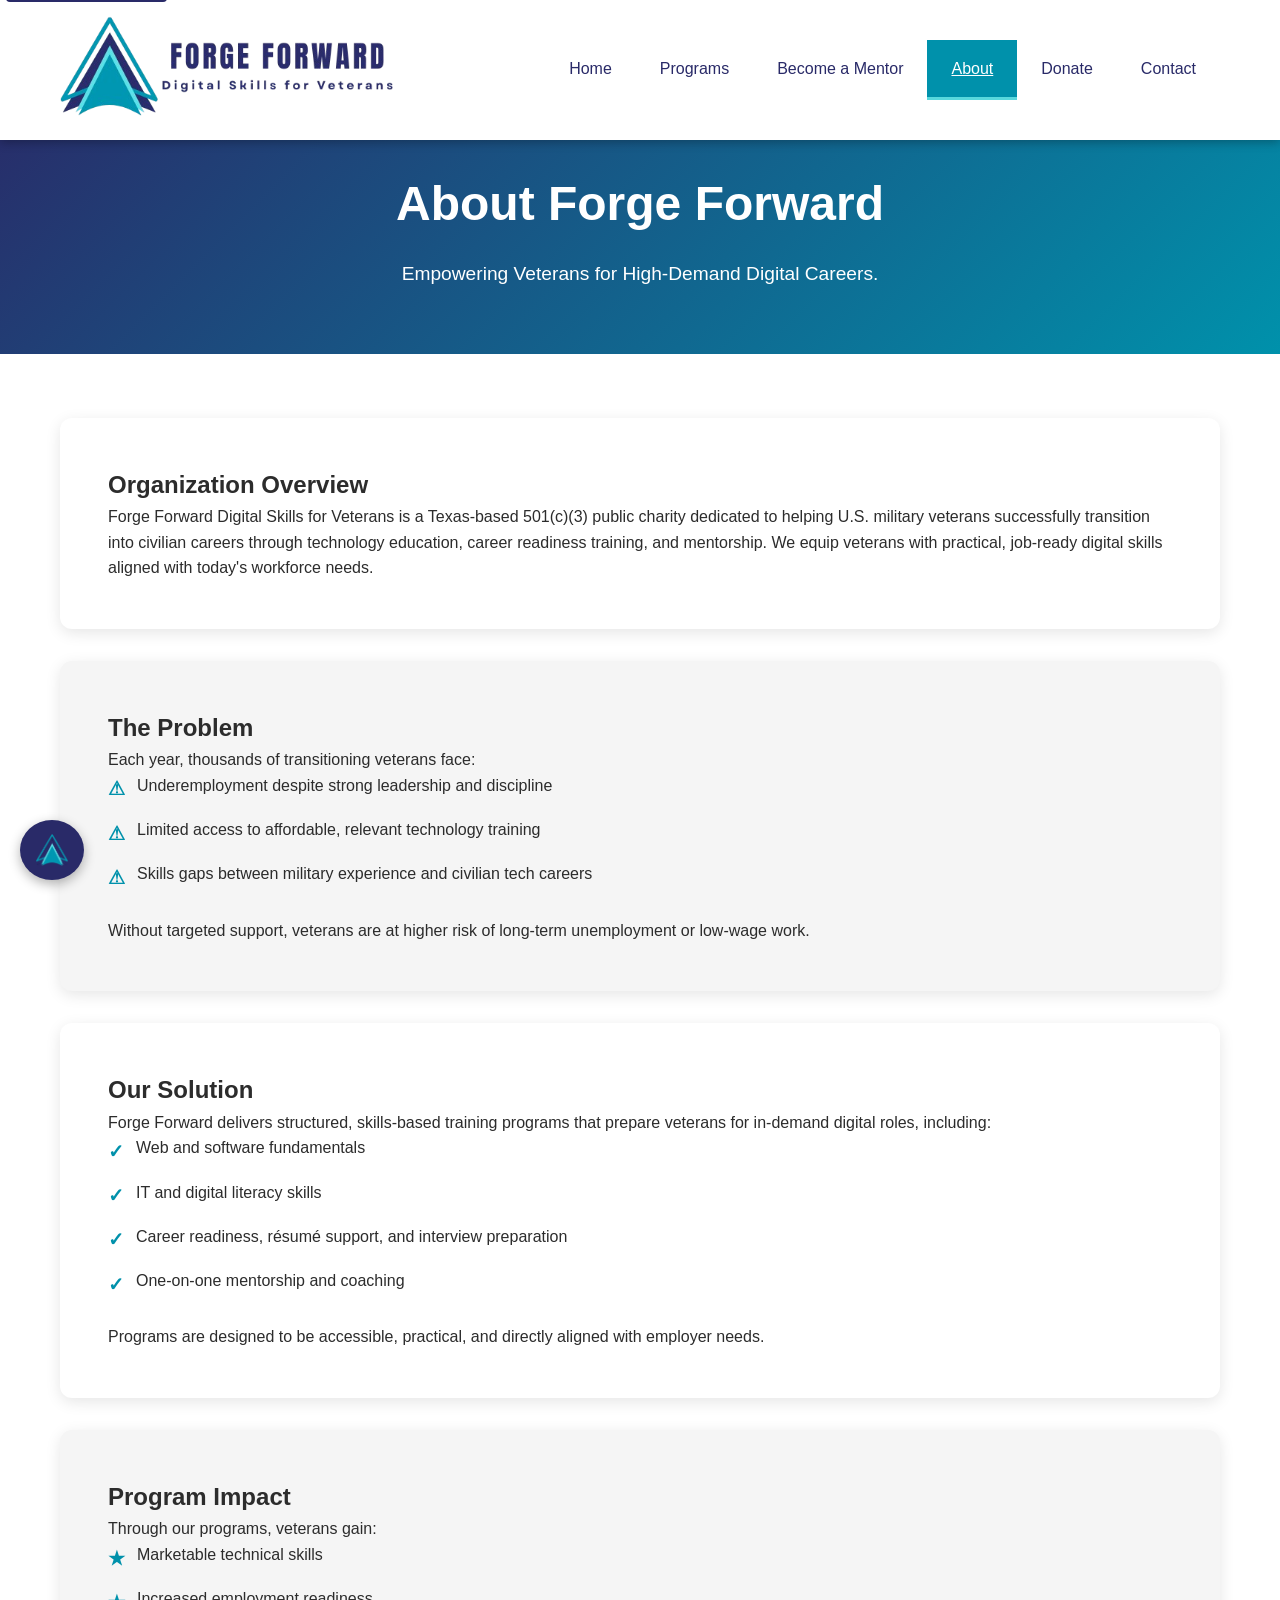
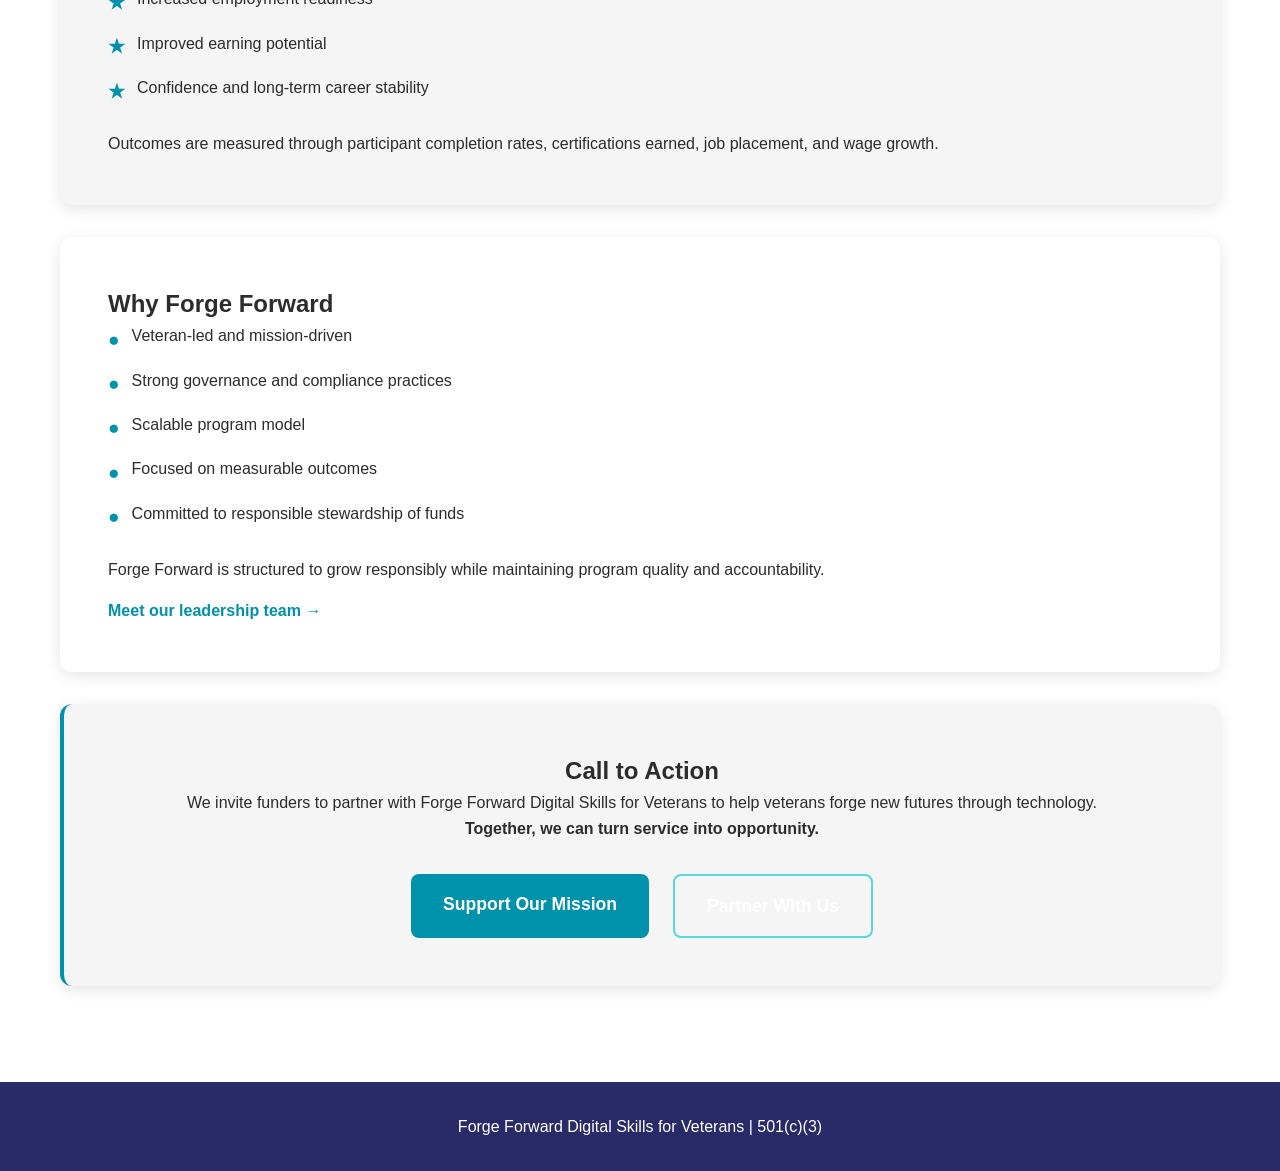
==== commit d88529c9: "Fix bugs and improve programs page UX Bugs: XSS in chatbot, broken skip links, undefined CSS variabl" ====
--- a/about.html
+++ b/about.html
@@ -4,6 +4,13 @@
     <meta charset="utf-8">
     <title>About - Forge Forward Digital Skills for Veterans</title>
     <meta name="viewport" content="width=device-width, initial-scale=1">
+    <meta name="description" content="Learn about Forge Forward Digital Skills for Veterans — a Texas-based 501(c)(3) helping veterans transition into civilian tech careers through education, career readiness, and mentorship.">
+    <meta property="og:type" content="website">
+    <meta property="og:site_name" content="Forge Forward Digital Skills for Veterans">
+    <meta property="og:title" content="About Forge Forward Digital Skills for Veterans">
+    <meta property="og:description" content="A Texas-based 501(c)(3) dedicated to helping U.S. military veterans transition into civilian careers through technology education and mentorship.">
+    <meta property="og:url" content="https://forgeforwardforvets.org/about.html">
+    <meta property="og:image" content="https://forgeforwardforvets.org/assets/img/forgeForwardLogo.png">
     <link rel="icon" type="image/png" href="assets/img/favicon.png">
     <link rel="stylesheet" href="assets/css/styles.css">
 </head>
--- a/assets/css/styles.css
+++ b/assets/css/styles.css
@@ -379,72 +379,8 @@
     color: var(--charcoal);
 }
 
-.phase-section {
-    /*padding: 5rem 0;*/
-    scroll-margin-top: 100px;
-}
-
 .phase-section.alt-phase {
     background: var(--light-gray);
-}
-
-.phase-content h2 {
-    color: var(--dark-navy);
-    font-size: 2.5rem;
-    margin-bottom: 1rem;
-}
-
-.phase-image {
-    width: 100%;
-    max-width: 600px;
-    margin: 0 auto 2rem;
-    border-radius: 12px;
-    overflow: hidden;
-    box-shadow: 0 4px 15px rgba(0, 0, 0, 0.1);
-}
-
-.phase-image img {
-    width: 100%;
-    height: auto;
-    display: block;
-}
-
-.phase-overview {
-    font-size: 1.3rem;
-    color: var(--charcoal);
-    margin-bottom: 2.5rem;
-    line-height: 1.7;
-}
-
-.phase-details {
-    max-width: 800px;
-}
-
-.phase-details h3 {
-    color: var(--primary-blue);
-    font-size: 1.5rem;
-    margin: 2rem 0 1rem;
-}
-
-.phase-details ul {
-    list-style: none;
-    margin-bottom: 2rem;
-}
-
-.phase-details li {
-    display: flex;
-    align-items: flex-start;
-    gap: 0.75rem;
-    margin-bottom: 0.75rem;
-    font-size: 1.1rem;
-    line-height: 1.6;
-}
-
-.phase-details .icon {
-    color: var(--primary-blue);
-    font-weight: bold;
-    flex-shrink: 0;
-    margin-top: 0.2rem;
 }
 
 .programs-cta {
@@ -471,23 +407,8 @@
     padding: 4rem 0;
 }
 
-/* Programs Page Styles */
-.programs-intro {
-    padding: 3rem 0;
-    text-align: center;
-    background: var(--white);
-}
-
-.programs-intro p {
-    font-size: 1.2rem;
-    max-width: 900px;
-    margin: 0 auto;
-    line-height: 1.8;
-    color: var(--charcoal);
-}
-
 .phase-section {
-    scroll-margin-top: 100px;
+    scroll-margin-top: 175px;
     background: var(--white);
     margin-bottom: 4rem;
 }
@@ -501,7 +422,9 @@
 
 .phase-image-container img {
     width: 100%;
-    height: auto;
+    max-height: 420px;
+    object-fit: cover;
+    object-position: center;
     display: block;
     border-radius: 16px;
 }
@@ -511,14 +434,14 @@
     bottom: 0;
     left: 0;
     right: 0;
-    height: 550px;
+    height: 320px;
     background: linear-gradient(to bottom, transparent, var(--white));
     pointer-events: none;
 }
 
 .phase-content-wrapper {
     max-width: 900px;
-    margin: -400px auto 0;
+    margin: -300px auto 0;
     padding: 3rem 20px 5rem;
     position: relative;
     z-index: 10;
@@ -565,7 +488,6 @@
 }
 
 .outcomes-section {
-    /*padding-top: 3rem;*/
     margin-top: 3rem;
 }
 
@@ -579,6 +501,79 @@
     font-size: 1.2rem;
     color: var(--charcoal);
     line-height: 1.8;
+}
+
+/* Last item in an odd-count learning grid spans full width but stays left-aligned */
+.learning-grid li:last-child:nth-child(odd) {
+    grid-column: 1 / -1;
+    max-width: calc((100% - 3rem) / 2);
+}
+
+/* Adjust image-fade gradient for alt-phase (light gray) sections */
+.alt-phase .image-fade {
+    background: linear-gradient(to bottom, transparent, var(--light-gray));
+}
+
+/* Per-phase colored top accent on the content wrapper */
+#phase-1 .phase-content-wrapper { border-top: 4px solid var(--primary-blue); }
+#phase-2 .phase-content-wrapper { border-top: 4px solid var(--light-blue); }
+#phase-3 .phase-content-wrapper { border-top: 4px solid var(--dark-navy); }
+
+/* Phase quick-jump nav */
+.phase-nav {
+    background: var(--white);
+    border-bottom: 2px solid var(--light-gray);
+    padding: 0.75rem 0;
+    position: sticky;
+    top: 120px;
+    z-index: 100;
+    box-shadow: 0 2px 8px rgba(0, 0, 0, 0.07);
+}
+
+.phase-nav .container {
+    display: flex;
+    gap: 1rem;
+    justify-content: center;
+    flex-wrap: wrap;
+}
+
+.phase-nav-link {
+    display: inline-flex;
+    align-items: center;
+    padding: 0.5rem 1.25rem;
+    border-radius: 24px;
+    text-decoration: none;
+    font-weight: 600;
+    font-size: 0.9rem;
+    color: var(--dark-navy);
+    border: 2px solid var(--light-gray);
+    transition: all 0.2s ease;
+    min-height: 44px;
+}
+
+.phase-nav-link:hover,
+.phase-nav-link:focus {
+    border-color: var(--primary-blue);
+    color: var(--primary-blue);
+    background: rgba(0, 145, 171, 0.06);
+    outline: none;
+}
+
+.phase-nav-link.active {
+    background: var(--primary-blue);
+    color: var(--white);
+    border-color: var(--primary-blue);
+}
+
+@media (max-width: 768px) {
+    .phase-nav {
+        top: 80px;
+    }
+
+    .phase-nav-link {
+        font-size: 0.85rem;
+        padding: 0.4rem 1rem;
+    }
 }
 
 .program-card,
@@ -877,16 +872,6 @@
     color: var(--white);
 }
 
-.about-section ul {
-    list-style: disc;
-    margin-left: 2rem;
-    margin-bottom: 1.5rem;
-}
-
-.about-section li {
-    margin-bottom: 0.75rem;
-    line-height: 1.6;
-}
 
 .cta-section {
     background: var(--light-gray);
@@ -941,6 +926,16 @@
     font-weight: 500;
 }
 
+.member-photo img {
+    width: 120px;
+    height: 120px;
+    border-radius: 50%;
+    object-fit: cover;
+    object-position: top;
+    display: block;
+    margin: 0 auto;
+}
+
 .member-info h3 {
     color: var(--primary-blue);
     font-size: 1.2rem;
@@ -1103,6 +1098,63 @@
 #chatbot-toggle img {
     width: 32px;
     height: 32px;
+}
+
+@keyframes chatbot-pulse {
+    0%, 100% { transform: scale(1);    box-shadow: 0 4px 12px rgba(0, 0, 0, 0.3); }
+    50%       { transform: scale(1.18); box-shadow: 0 8px 24px rgba(0, 145, 171, 0.55); }
+}
+
+#chatbot-toggle.chatbot-attention {
+    animation: chatbot-pulse 0.6s ease-in-out 3;
+}
+
+/* PayPal donation section */
+.paypal-section {
+    text-align: center;
+    padding: 2.5rem;
+    background: var(--light-gray);
+    border-radius: 12px;
+    margin-bottom: 2rem;
+    border-left: 4px solid var(--primary-blue);
+}
+
+.paypal-section h2 {
+    color: var(--dark-navy);
+    font-size: 1.8rem;
+    margin-bottom: 0.75rem;
+}
+
+.paypal-section > p {
+    color: var(--charcoal);
+    margin-bottom: 1.5rem;
+}
+
+.btn-paypal {
+    display: inline-block;
+    background: #0070ba;
+    color: var(--white);
+    text-decoration: none;
+    padding: 1rem 2.5rem;
+    border-radius: 8px;
+    font-size: 1.1rem;
+    font-weight: 600;
+    transition: all 0.3s ease;
+    min-height: 48px;
+    line-height: 1.4;
+}
+
+.btn-paypal:hover {
+    background: #005ea2;
+    transform: translateY(-2px);
+    box-shadow: 0 6px 20px rgba(0, 94, 162, 0.3);
+}
+
+.or-divider {
+    color: var(--charcoal);
+    font-size: 0.9rem;
+    margin-top: 1.5rem;
+    opacity: 0.75;
 }
 
 .hidden {
@@ -1287,12 +1339,12 @@
     }
     
     .phase-content-wrapper {
-        margin: -80px auto 0;
+        margin: -100px auto 0;
         padding: 2rem 20px 4rem;
     }
-    
+
     .image-fade {
-        height: 200px;
+        height: 120px;
     }
 
     .hero-content h1 {
